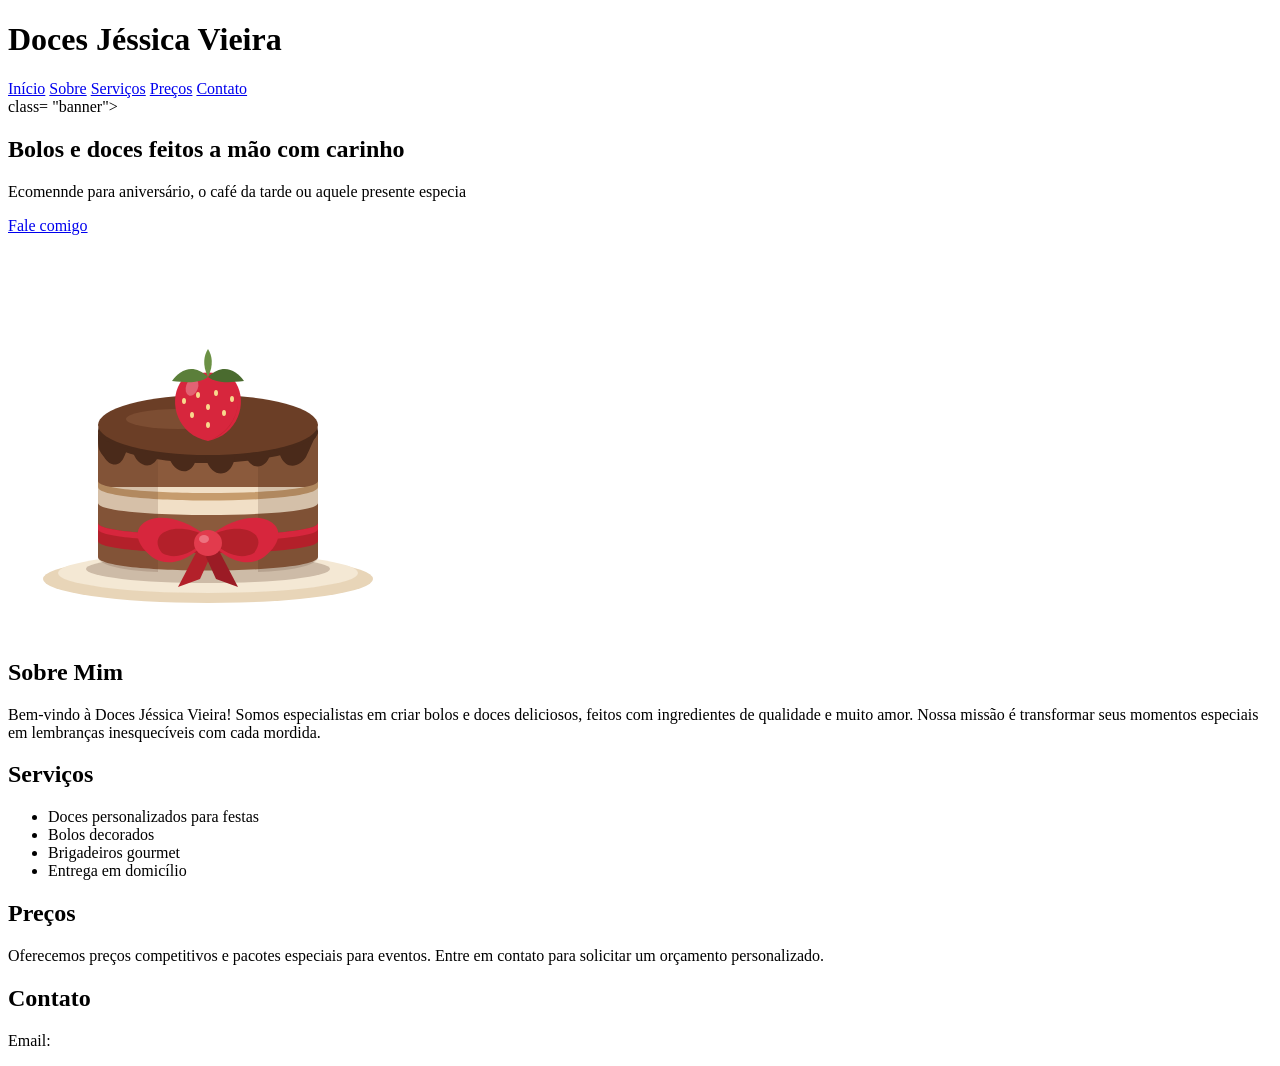
==== front-end-para-web-2-main/front-end-para-web-2-main/Doces_JéssicaVieira.html @ e0b9cf3d "feat: implementações da aula 5" ====
<!DOCTYPE html>
<html lang="pt-br">
<head>
    <meta charset="UTF-8">
    <meta name="viewport" content="width=device-width, initial-scale=1.0">
    <title>Document</title>
    <link rel="stylesheet" href="style2.css">
</head>
<body>
    <header>
        <h1>Doces Jéssica Vieira</h1>
        <nav>
            <a href="#home">Início</a>
            <a href="#sobre">Sobre</a>
            <a href="#serviços">Serviços</a>
            <a href="#preços">Preços</a>
            <a href="#contato">Contato</a>
        </nav>
    </header>
    <main id="home">
        <section id="inicio"> class= "banner">
            <div class="conteúdo"></div>
            <div class="banner-texto">
                <h1>Bolos e doces feitos a mão com carinho </h1>
                <p>Ecomennde para aniversário, o café da tarde ou aquele presente especia</p>
                <a class="botão" href="#contato">Fale comigo</a>
                </div>  
                <div class="banner-imagem">
                    <img src="assets/assets/Bolo.svg" alt="Bolo de chocolate com morango e laço vermelho" width="400" height="400">
                </div>


        <section id="sobre">
            <div class="conteúdo">
            <h2>Sobre Mim</h2>
            <p>Bem-vindo à Doces Jéssica Vieira! Somos especialistas em criar bolos e doces deliciosos, feitos com ingredientes de qualidade e muito amor. Nossa missão é transformar seus momentos especiais em lembranças inesquecíveis com cada mordida.</p>
            </div>

        </section>
        
        <section id="serviços">
            <h2>Serviços</h2>
            <ul>
                <li>Doces personalizados para festas</li>
                <li>Bolos decorados</li>
                <li>Brigadeiros gourmet</li>
                <li>Entrega em domicílio</li>
            </ul>
        </section>
        <section id="preços">
            <h2>Preços</h2>
            <p>Oferecemos preços competitivos e pacotes especiais para eventos. Entre em contato para solicitar um orçamento personalizado.</p>
        </section>
        <section id="contato">
            <h2>Contato</h2>
            <p>Email:
</body>
</html>
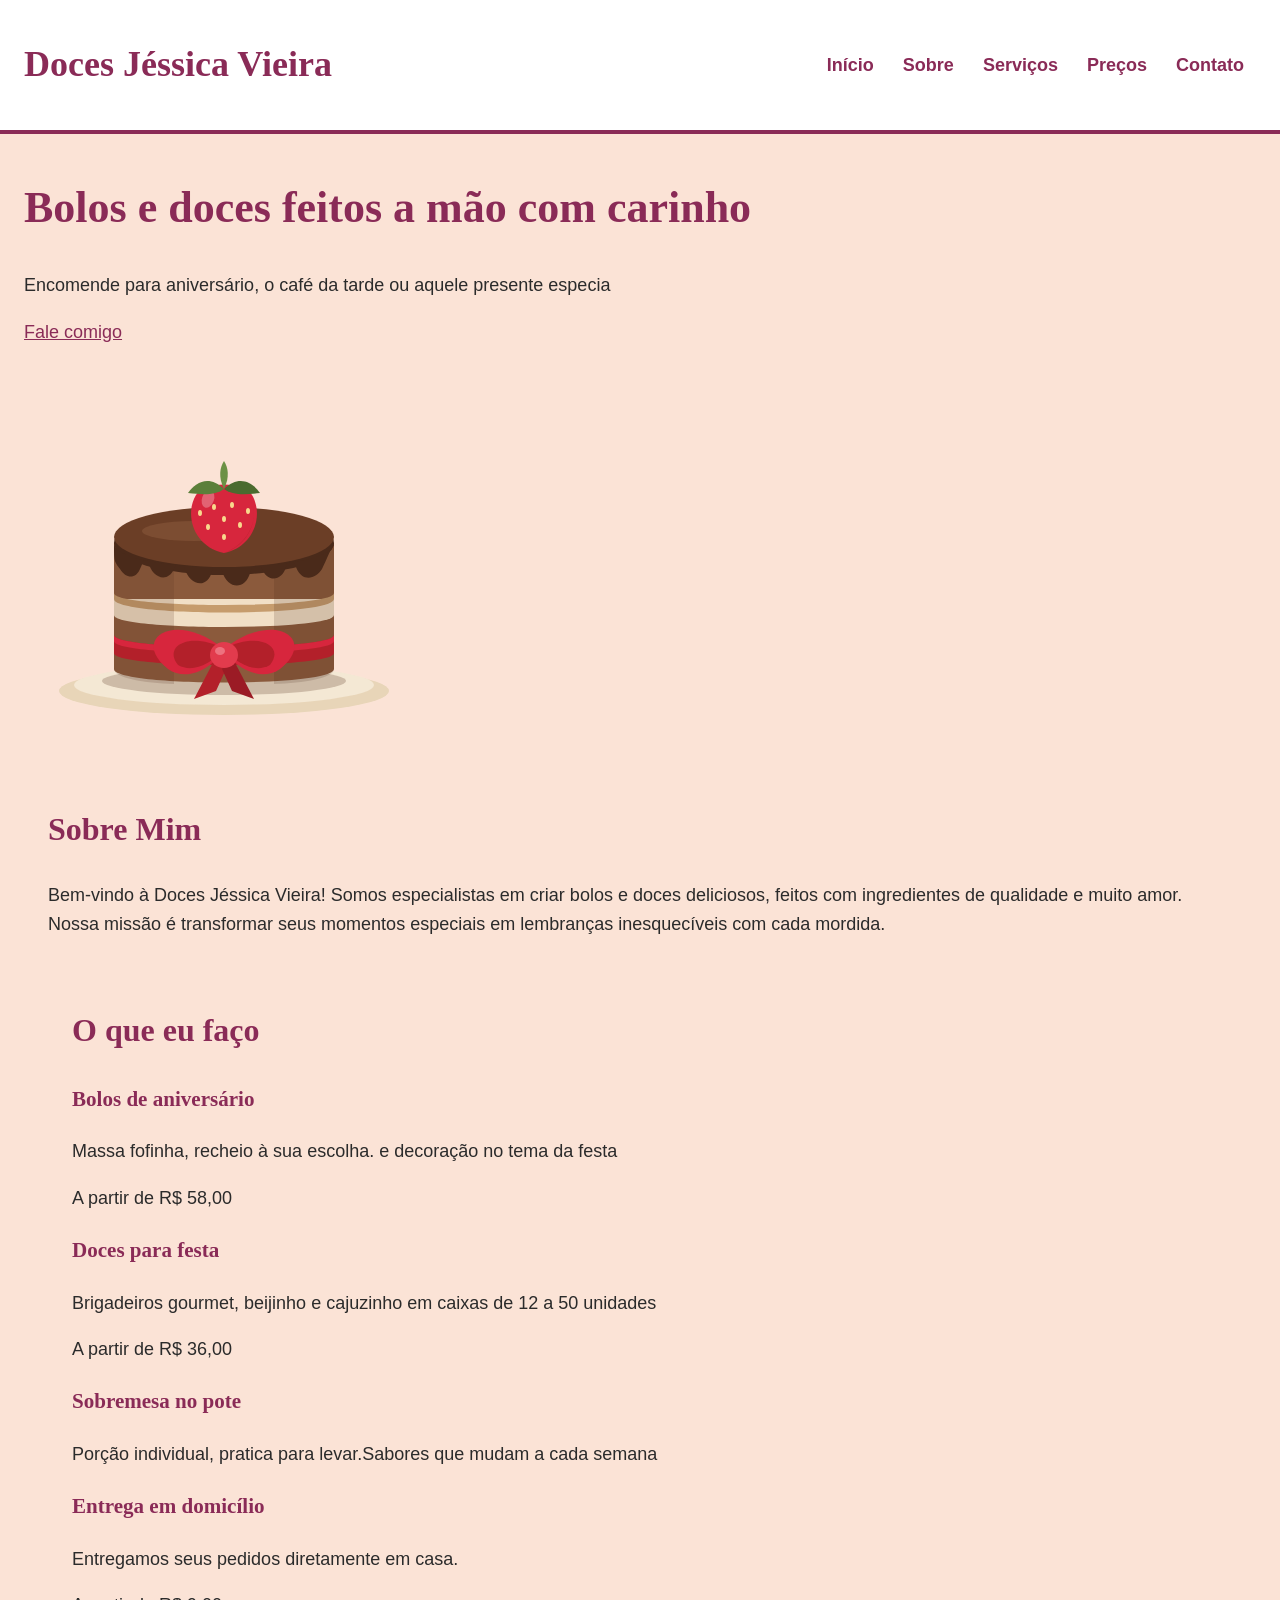
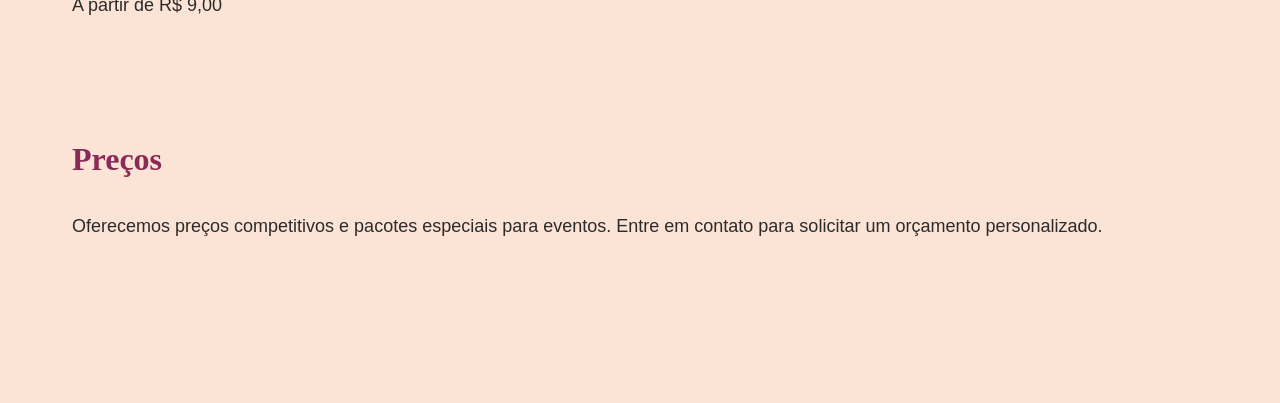
==== commit e9fd8ec0: "feat: implementações section serviços" ====
--- a/front-end-para-web-2-main/front-end-para-web-2-main/Doces_JéssicaVieira.html
+++ b/front-end-para-web-2-main/front-end-para-web-2-main/Doces_JéssicaVieira.html
@@ -18,11 +18,11 @@
         </nav>
     </header>
     <main id="home">
-        <section id="inicio"> class= "banner">
+        <section id="inicio" class= "banner">
             <div class="conteúdo"></div>
             <div class="banner-texto">
                 <h1>Bolos e doces feitos a mão com carinho </h1>
-                <p>Ecomennde para aniversário, o café da tarde ou aquele presente especia</p>
+                <p>Encomende para aniversário, o café da tarde ou aquele presente especia</p>
                 <a class="botão" href="#contato">Fale comigo</a>
                 </div>  
                 <div class="banner-imagem">
@@ -36,23 +36,33 @@
             <p>Bem-vindo à Doces Jéssica Vieira! Somos especialistas em criar bolos e doces deliciosos, feitos com ingredientes de qualidade e muito amor. Nossa missão é transformar seus momentos especiais em lembranças inesquecíveis com cada mordida.</p>
             </div>
 
-        </section>
         
         <section id="serviços">
-            <h2>Serviços</h2>
-            <ul>
-                <li>Doces personalizados para festas</li>
-                <li>Bolos decorados</li>
-                <li>Brigadeiros gourmet</li>
-                <li>Entrega em domicílio</li>
-            </ul>
+            <h2>O que eu faço</h2>
+            <class="card">
+                <h3>Bolos de aniversário</h3>
+                <p>Massa fofinha, recheio à sua escolha. e decoração no tema da festa</p>
+                <p class="card preço">A partir de R$ 58,00</p>
+        </article>
+            <article class="card">
+                <h3>Doces para festa</h3>
+                <p>Brigadeiros gourmet, beijinho e cajuzinho em caixas de 12 a 50 unidades</p>
+                <p class="card preço">A partir de R$ 36,00</p>
+            </article>
+            <article class="card">
+                <h3>Sobremesa no pote</h3>
+                <p>Porção individual, pratica para levar.Sabores que mudam a cada semana</p>
+            </article>
+            <div class="card">
+                <h3>Entrega em domicílio</h3>
+                <p>Entregamos seus pedidos diretamente em casa.</p>
+                <p class="card preço">A partir de R$ 9,00</p>
+            </div>
         </section>
         <section id="preços">
             <h2>Preços</h2>
             <p>Oferecemos preços competitivos e pacotes especiais para eventos. Entre em contato para solicitar um orçamento personalizado.</p>
         </section>
-        <section id="contato">
-            <h2>Contato</h2>
-            <p>Email:
+        
 </body>
 </html>
--- a/front-end-para-web-2-main/front-end-para-web-2-main/style2.css
+++ b/front-end-para-web-2-main/front-end-para-web-2-main/style2.css
@@ -0,0 +1,94 @@
+
+        /* ---------- AULA 5: tags (cores e fonte da página) ---------- */
+        body {
+            margin: 0px;
+            font-family: Arial, Helvetica, sans-serif;
+            font-size: 18px;
+            line-height: 1.6;
+            color: #2b2b2b;
+            background-color: #fff7f2;
+        }
+
+        h1, h2, h3, .logo {
+            font-family: Georgia, "Times New Roman", serif;
+            color: #8a2b57;
+        }
+
+        h2 {
+            font-size: 32px;
+            margin-top: 0;
+        }
+
+        a {
+            color: #8a2b57;
+        }
+
+        img {
+            max-width: 100%;   /* a imagem nunca passa da largura da tela */
+            height: auto;
+        }
+
+        section {
+            padding: 48px 24px;
+        }
+
+        /* guarda o conteúdo num bloco centralizado */
+        .conteudo {
+            max-width: 1000px;
+            margin: 0 auto;
+        }
+
+        /* ---------- AULA 5: classes do topo e do banner ---------- */
+        header {
+            background-color: #ffffff;
+            border-bottom: 4px solid #8a2b57;
+            padding: 12px 24px;
+            display: flex;
+            flex-wrap: wrap;
+            justify-content: space-between;
+            align-items: center;
+            gap: 8px;
+        }
+
+        .logo {
+            font-size: 28px;
+            font-weight: bold;
+            margin: 0;
+        }
+
+        nav a {
+            display: inline-block;
+            padding: 8px 12px;
+            text-decoration: none;
+            font-weight: bold;
+        }
+
+        nav a:hover {
+            background-color: #8a2b57;
+            color: #ffffff;
+        }
+
+        .banner {
+            background-color: #fbe3d6;
+        }
+
+        .banner .conteudo {
+            display: flex;
+            flex-wrap: wrap;
+            align-items: center;
+            gap: 32px;
+        }
+
+        .banner-texto {
+            flex: 1 1 320px;
+        }
+
+        .banner-imagem {
+            flex: 1 1 320px;
+        }
+
+        .banner h1 {
+            font-size: 44px;
+            line-height: 1.2;
+            margin-top: 0;
+        }
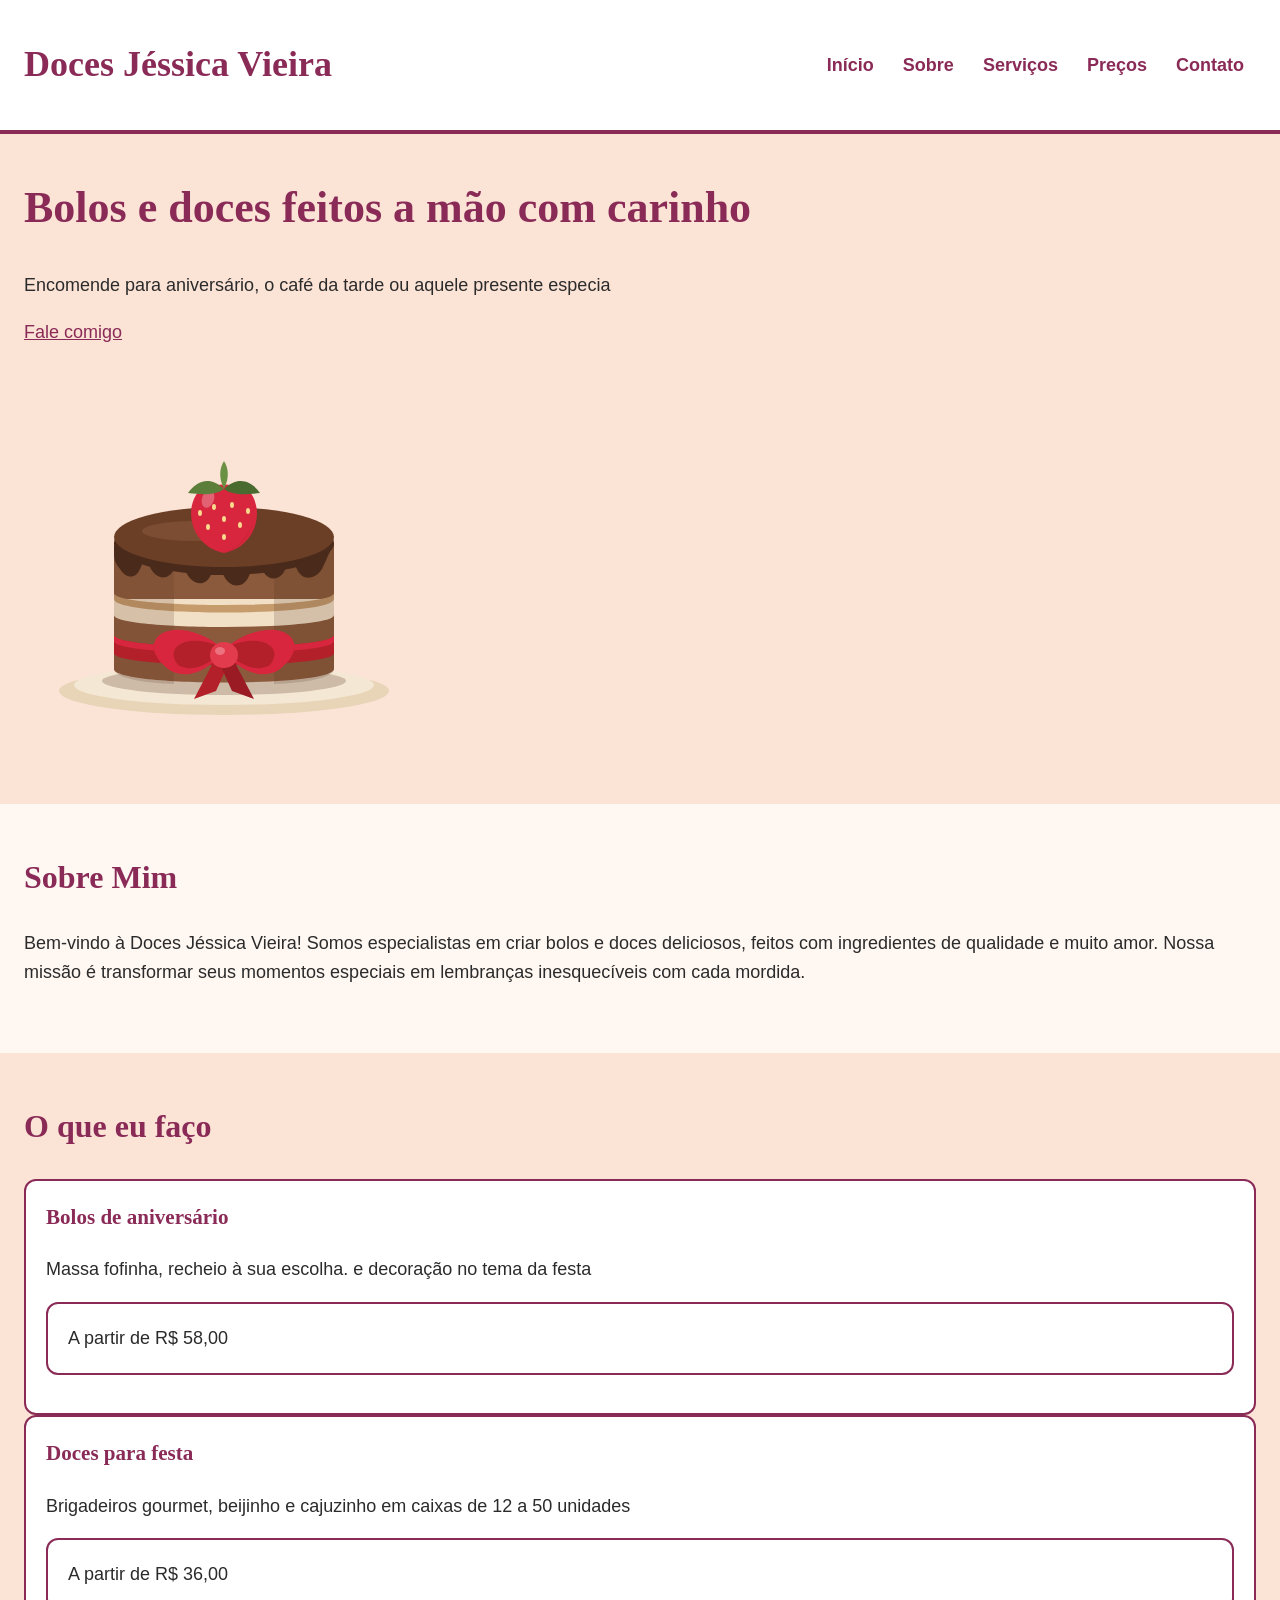
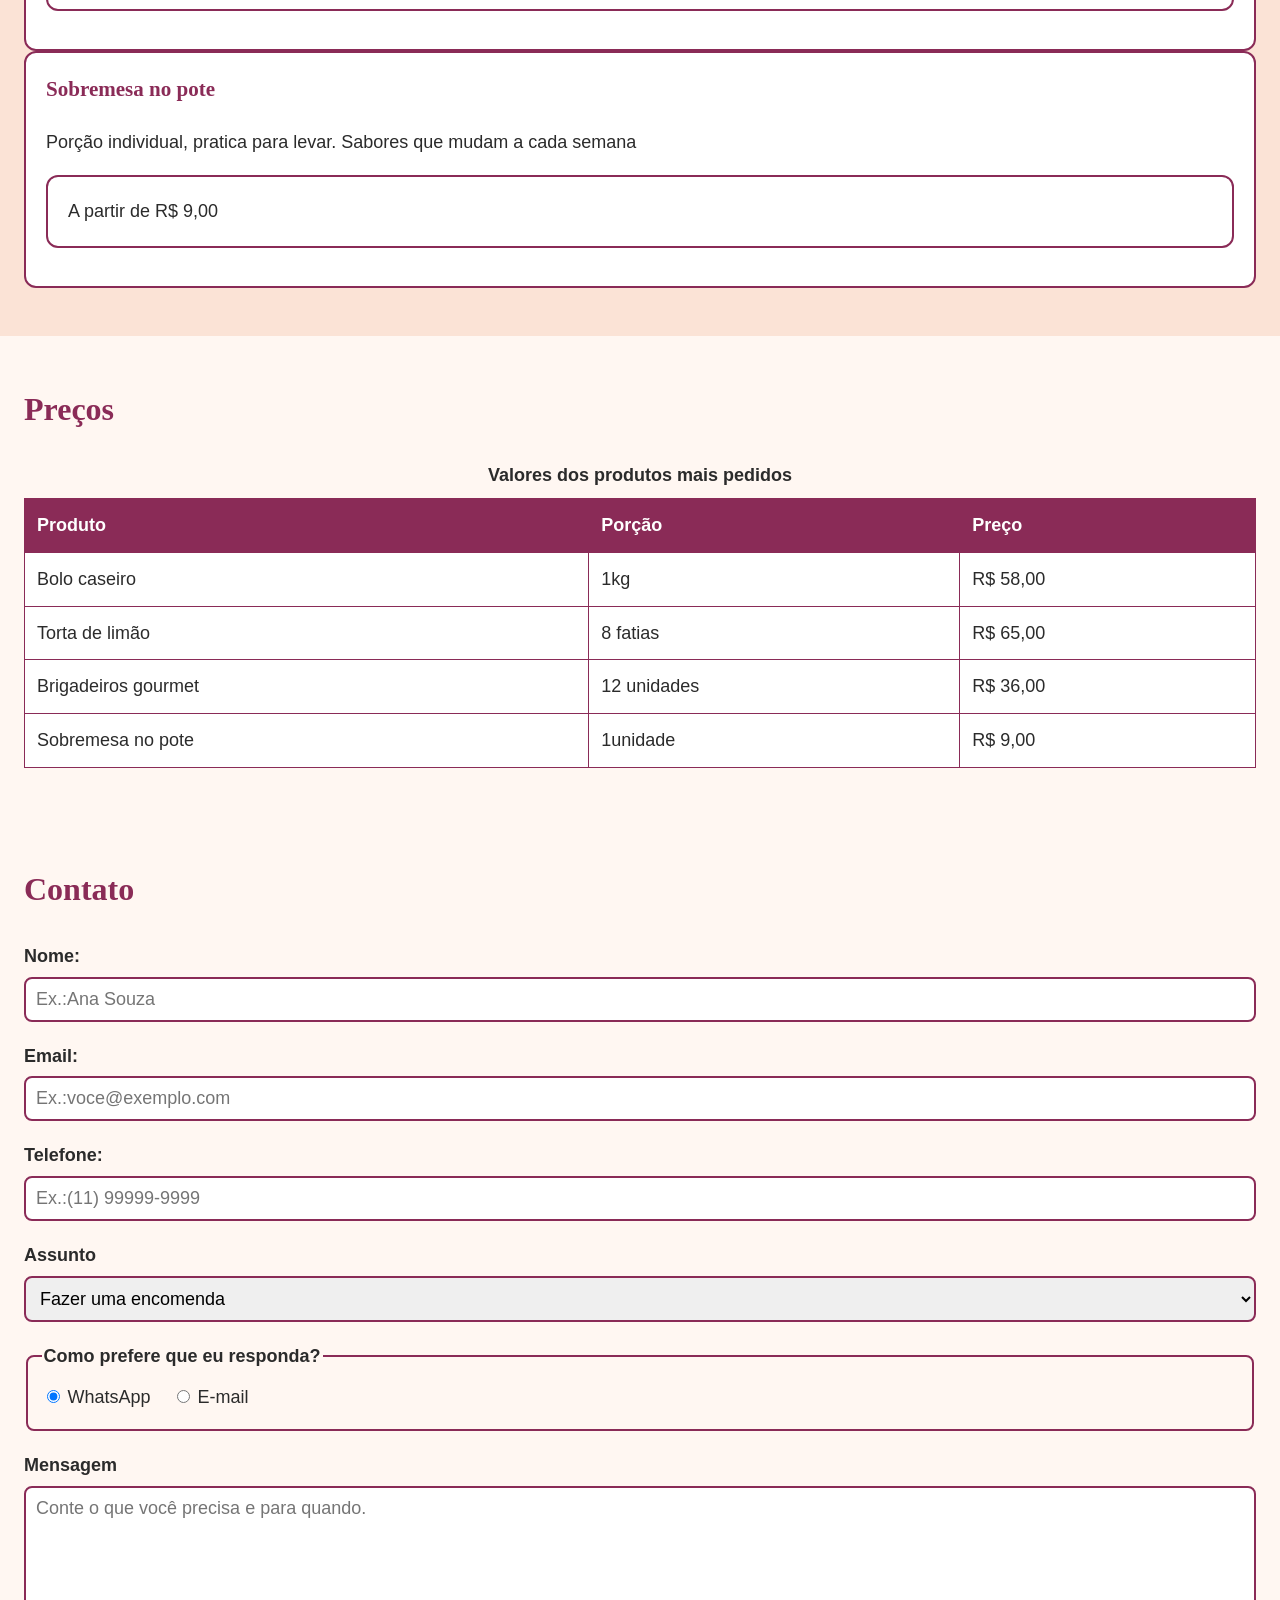
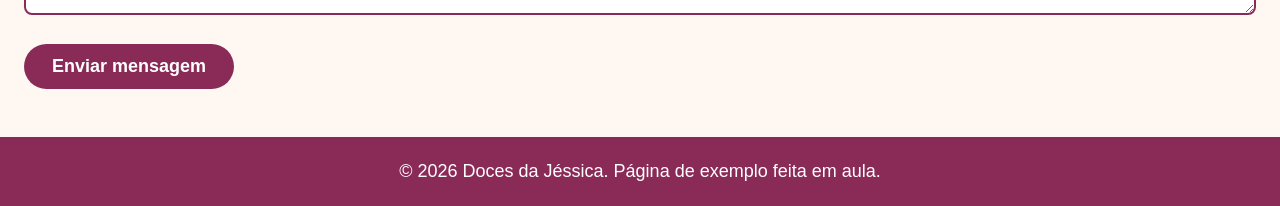
==== commit 2da19a66: "feat: pagina Doces Jessica Vieira" ====
--- a/front-end-para-web-2-main/front-end-para-web-2-main/Doces_JéssicaVieira.html
+++ b/front-end-para-web-2-main/front-end-para-web-2-main/Doces_JéssicaVieira.html
@@ -17,52 +17,134 @@
             <a href="#contato">Contato</a>
         </nav>
     </header>
-    <main id="home">
+
+    <main>
         <section id="inicio" class= "banner">
             <div class="conteúdo"></div>
-            <div class="banner-texto">
-                <h1>Bolos e doces feitos a mão com carinho </h1>
-                <p>Encomende para aniversário, o café da tarde ou aquele presente especia</p>
-                <a class="botão" href="#contato">Fale comigo</a>
+                <div class="banner-texto">
+                    <h1>Bolos e doces feitos a mão com carinho </h1>
+                    <p>Encomende para aniversário, o café da tarde ou aquele presente especia</p>
+                    <a class="botão" href="#contato">Fale comigo</a>
                 </div>  
+                
                 <div class="banner-imagem">
                     <img src="assets/assets/Bolo.svg" alt="Bolo de chocolate com morango e laço vermelho" width="400" height="400">
                 </div>
-
+        </section>    
 
         <section id="sobre">
-            <div class="conteúdo">
+            <div class ="conteúdo">
             <h2>Sobre Mim</h2>
             <p>Bem-vindo à Doces Jéssica Vieira! Somos especialistas em criar bolos e doces deliciosos, feitos com ingredientes de qualidade e muito amor. Nossa missão é transformar seus momentos especiais em lembranças inesquecíveis com cada mordida.</p>
             </div>
+        </section>
+            
+        <section id="serviços" class="banner">
+            <div class="conteúdo">
+                <h2>O que eu faço</h2>
+                <class="card">
+                    <article class="card">
+                        <h3>Bolos de aniversário</h3>
+                        <p>Massa fofinha, recheio à sua escolha. e decoração no tema da festa</p>
+                        <p class="card preço">A partir de R$ 58,00</p>
+                    </article>
 
+                    <article class="card">
+                        <h3>Doces para festa</h3>
+                        <p>Brigadeiros gourmet, beijinho e cajuzinho em caixas de 12 a 50 unidades</p>
+                         <p class="card preço">A partir de R$ 36,00</p>
+                    </article>
+                    <article class="card">
+                        <h3>Sobremesa no pote</h3>
+                        <p>Porção individual, pratica para levar. Sabores que mudam a cada semana</p>
+                        <p class="card preço">A partir de R$ 9,00</p>
+                    </article>
+            </div>         
+        </section>
         
-        <section id="serviços">
-            <h2>O que eu faço</h2>
-            <class="card">
-                <h3>Bolos de aniversário</h3>
-                <p>Massa fofinha, recheio à sua escolha. e decoração no tema da festa</p>
-                <p class="card preço">A partir de R$ 58,00</p>
-        </article>
-            <article class="card">
-                <h3>Doces para festa</h3>
-                <p>Brigadeiros gourmet, beijinho e cajuzinho em caixas de 12 a 50 unidades</p>
-                <p class="card preço">A partir de R$ 36,00</p>
-            </article>
-            <article class="card">
-                <h3>Sobremesa no pote</h3>
-                <p>Porção individual, pratica para levar.Sabores que mudam a cada semana</p>
-            </article>
-            <div class="card">
-                <h3>Entrega em domicílio</h3>
-                <p>Entregamos seus pedidos diretamente em casa.</p>
-                <p class="card preço">A partir de R$ 9,00</p>
+        <section id="preços">
+            <div class = "conteúdo">
+                <h2>Preços</h2>
+                <table class ="tabela">
+                    <caption> Valores dos produtos mais pedidos</caption>
+                    <thead>
+                        <tr>
+                            <th scope="col">Produto</th>
+                            <th scope="col">Porção</th>
+                            <th scope="col">Preço</th>
+                        </tr>
+                    </thead>
+                        <tr>
+                            <td>Bolo caseiro</td>
+                            <td>1kg</td>
+                            <td>R$ 58,00</td>
+                        </tr>
+                        <tr>
+                            <td>Torta de limão</td>
+                            <td>8 fatias</td>
+                            <td>R$ 65,00</td>
+                        </tr>
+                        <tr>
+                             <td>Brigadeiros gourmet</td>
+                             <td>12 unidades</td>
+                             <td>R$ 36,00</td>
+                        </tr>
+                        <tr>
+                            <td>Sobremesa no pote</td>
+                            <td>1unidade</td>
+                            <td>R$ 9,00</td>
+                        </tr>
+                    </div>
+                </table>
             </div>
         </section>
-        <section id="preços">
-            <h2>Preços</h2>
-            <p>Oferecemos preços competitivos e pacotes especiais para eventos. Entre em contato para solicitar um orçamento personalizado.</p>
+
+        <section id="contato">
+            <div class="conteúdo">
+                <h2>Contato</h2>
+                <form action="#" method="get">
+                    <div class="campo">
+                        <label for="nome">Nome:</label>
+                        <input type="text" id="nome" name="nome" placeholder="Ex.:Ana Souza" required>
+                    </div>
+                    <div class="campo">
+                        <label for="email">Email:</label>
+                        <input type="email" id="email" name="email" placeholder="Ex.:voce@exemplo.com" required>
+                    </div>
+                    <div class="campo">
+                        <label for="telefone">Telefone:</label>
+                        <input type="tel" id="telefone" name="telefone" placeholder="Ex.:(11) 99999-9999" required>
+                    </div>
+
+                    <div class="campo">
+                        <label for="assunto">Assunto</label>
+                        <select id="assunto" name="assunto">
+                            <option value="encomenda">Fazer uma encomenda</option>
+                            <option value="orcamento">Pedir um orçamento</option>
+                            <option value="duvida">Tirar uma dúvida</option> 
+                        </select>
+                    </div>
+                    <fieldset class="campo">
+                        <legend>Como prefere que eu responda?</legend>
+                        <label class="opcao"><input type="radio" name="resposta" value="whatsapp" checked> WhatsApp</label>
+                        <label class="opcao"><input type="radio" name="resposta" value="email"> E-mail</label>
+                    </fieldset>
+                      <div class="campo">
+                        <label for="mensagem">Mensagem</label>
+                        <textarea id="mensagem" name="mensagem" rows="5" placeholder="Conte o que você precisa e para quando."></textarea>
+                    </div>
+
+                    <button type="submit" class="botao">Enviar mensagem</button>
+                </form>
+            
+    </footer>
+                     </div>
         </section>
-        
+    </main>
+
+    <footer>
+        <p>© 2026 Doces da Jéssica. Página de exemplo feita em aula.</p>
+    </footer>
+
 </body>
 </html>
--- a/front-end-para-web-2-main/front-end-para-web-2-main/style2.css
+++ b/front-end-para-web-2-main/front-end-para-web-2-main/style2.css
@@ -92,3 +92,169 @@
             line-height: 1.2;
             margin-top: 0;
         }
+ .botao {
+            display: inline-block;
+            background-color: #8a2b57;
+            color: #ffffff;
+            padding: 12px 28px;
+            border-radius: 30px;
+            text-decoration: none;
+            font-weight: bold;
+            border: none;
+            font-size: 18px;
+            cursor: pointer;
+        }
+
+        .botao:hover {
+            background-color: #5e1a3b;
+        }
+
+        .cards {
+            display: flex;
+            flex-wrap: wrap;
+            gap: 20px;
+        }
+
+        .card {
+            flex: 1 1 250px;
+            background-color: #ffffff;
+            border: 2px solid #8a2b57;
+            border-radius: 12px;
+            padding: 20px;
+        }
+
+        .card h3 {
+            margin-top: 0;
+        }
+
+        .card-preco {
+            font-weight: bold;
+            color: #8a2b57;
+        }
+
+        /* ---------- AULA 6: tabela de preços ---------- */
+        .tabela {
+            width: 100%;
+            border-collapse: collapse;
+            background-color: #ffffff;
+        }
+
+        .tabela th {
+            background-color: #8a2b57;
+            color: #ffffff;
+            text-align: left;
+        }
+
+        .tabela th,
+        .tabela td {
+            padding: 12px;
+            border: 1px solid #8a2b57;
+        }
+
+        .tabela td:last-child {
+            white-space: nowrap;   /* o preço não quebra de linha */
+        }
+
+        .tabela tbody tr:hover {
+            background-color: #fbe3d6;
+        }
+
+        .tabela caption {
+            text-align: center;
+            padding-bottom: 8px;
+            font-weight: bold;
+        }
+        
+        /* ---------- AULA 7: formulário ---------- */
+        .campo {
+            margin-bottom: 20px;
+        }
+
+        .campo label,
+        legend {
+            display: block;
+            font-weight: bold;
+            margin-bottom: 6px;
+        }
+
+        .campo input[type="text"],
+        .campo input[type="email"],
+        .campo input[type="tel"],
+        .campo select,
+        .campo textarea {
+            width: 100%;
+            box-sizing: border-box;
+            padding: 10px;
+            font-size: 18px;
+            border: 2px solid #8a2b57;
+            border-radius: 8px;
+            font-family: Arial, Helvetica, sans-serif;
+        }
+
+        fieldset {
+            border: 2px solid #8a2b57;
+            border-radius: 8px;
+        }
+
+        .campo label.opcao {
+            display: inline-block;
+            font-weight: normal;
+            margin-right: 16px;
+        }
+
+        /* contorno visível para quem navega só com a tecla Tab */
+        a:focus,
+        input:focus,
+        select:focus,
+        textarea:focus,
+        button:focus {
+            outline: 4px solid #1b4dd8;
+            outline-offset: 2px;
+        }
+
+        /* ---------- rodapé ---------- */
+        footer {
+            background-color: #8a2b57;
+            color: #ffffff;
+            text-align: center;
+            padding: 20px 24px;
+        }
+
+        footer p {
+            margin: 0;
+        }
+
+        /* ---------- AULA 8: responsivo (telas até 700 px) ---------- */
+        @media (max-width: 700px) {
+            body {
+                font-size: 17px;
+            }
+
+            .banner h1 {
+                font-size: 34px;
+            }
+
+            h2 {
+                font-size: 28px;
+            }
+
+            section {
+                padding: 32px 16px;
+            }
+
+            .tabela th,
+            .tabela td {
+                padding: 8px;
+            }
+        }
+    </style>
+
+<!--[if gte mso 9]><xml>
+<mso:CustomDocumentProperties>
+<mso:_ApprovalStatus msdt:dt="string">0</mso:_ApprovalStatus>
+<mso:_ApprovalAssignedTo msdt:dt="string"></mso:_ApprovalAssignedTo>
+<mso:_ApprovalRespondedBy msdt:dt="string"></mso:_ApprovalRespondedBy>
+</mso:CustomDocumentProperties>
+</xml><![endif]-->
+</head>
+<body>
